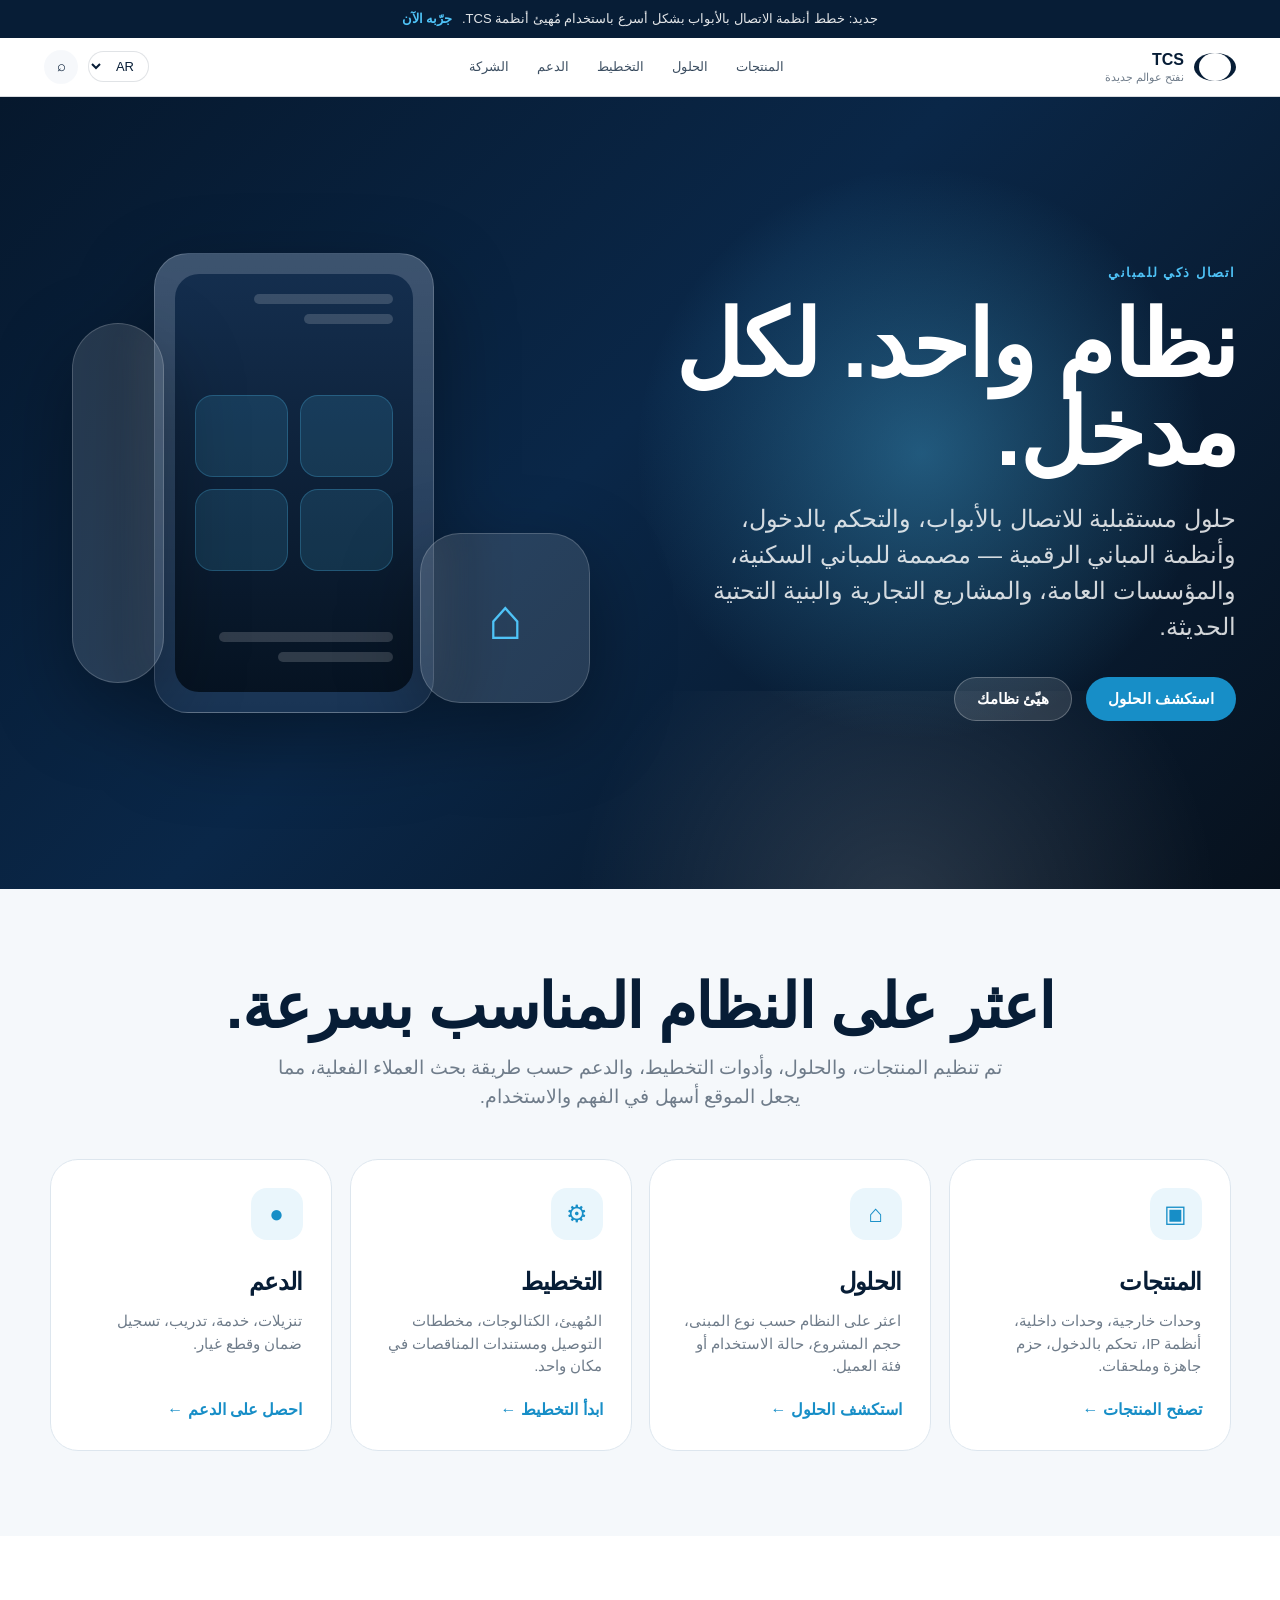
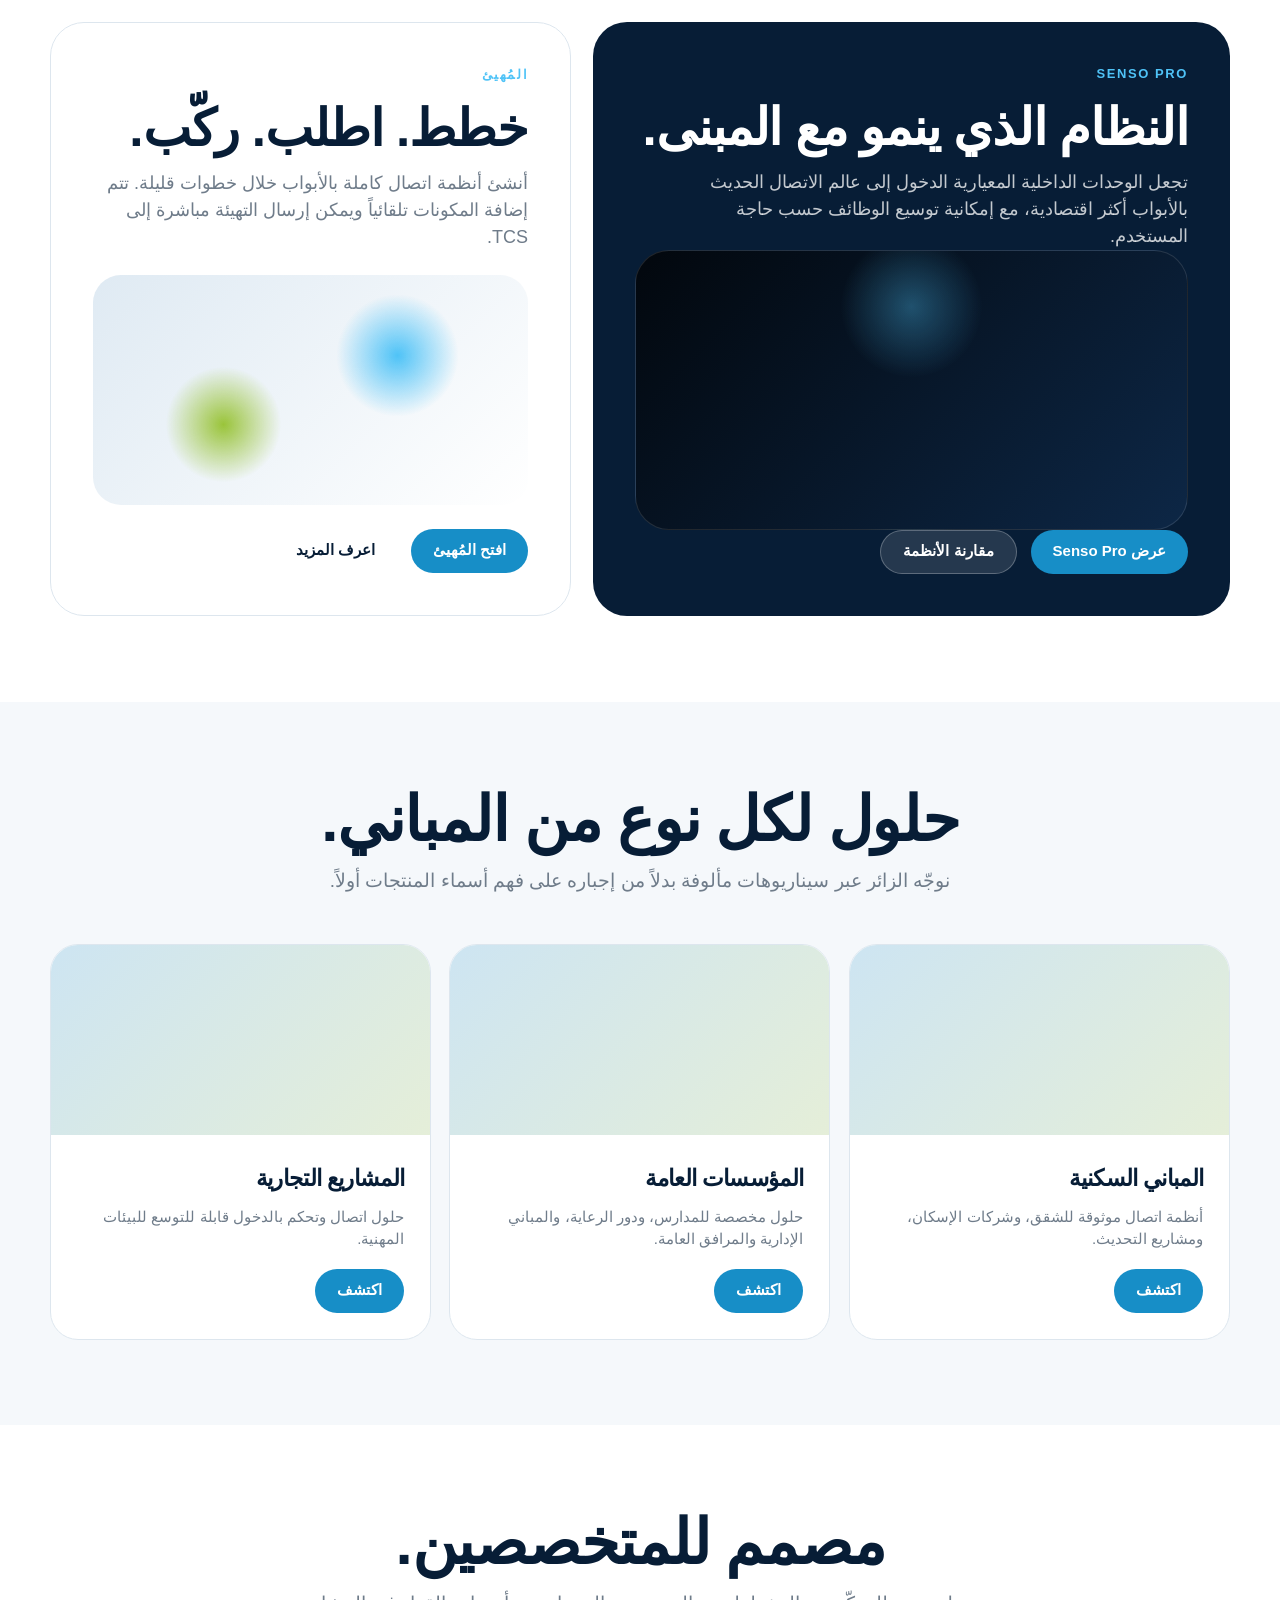
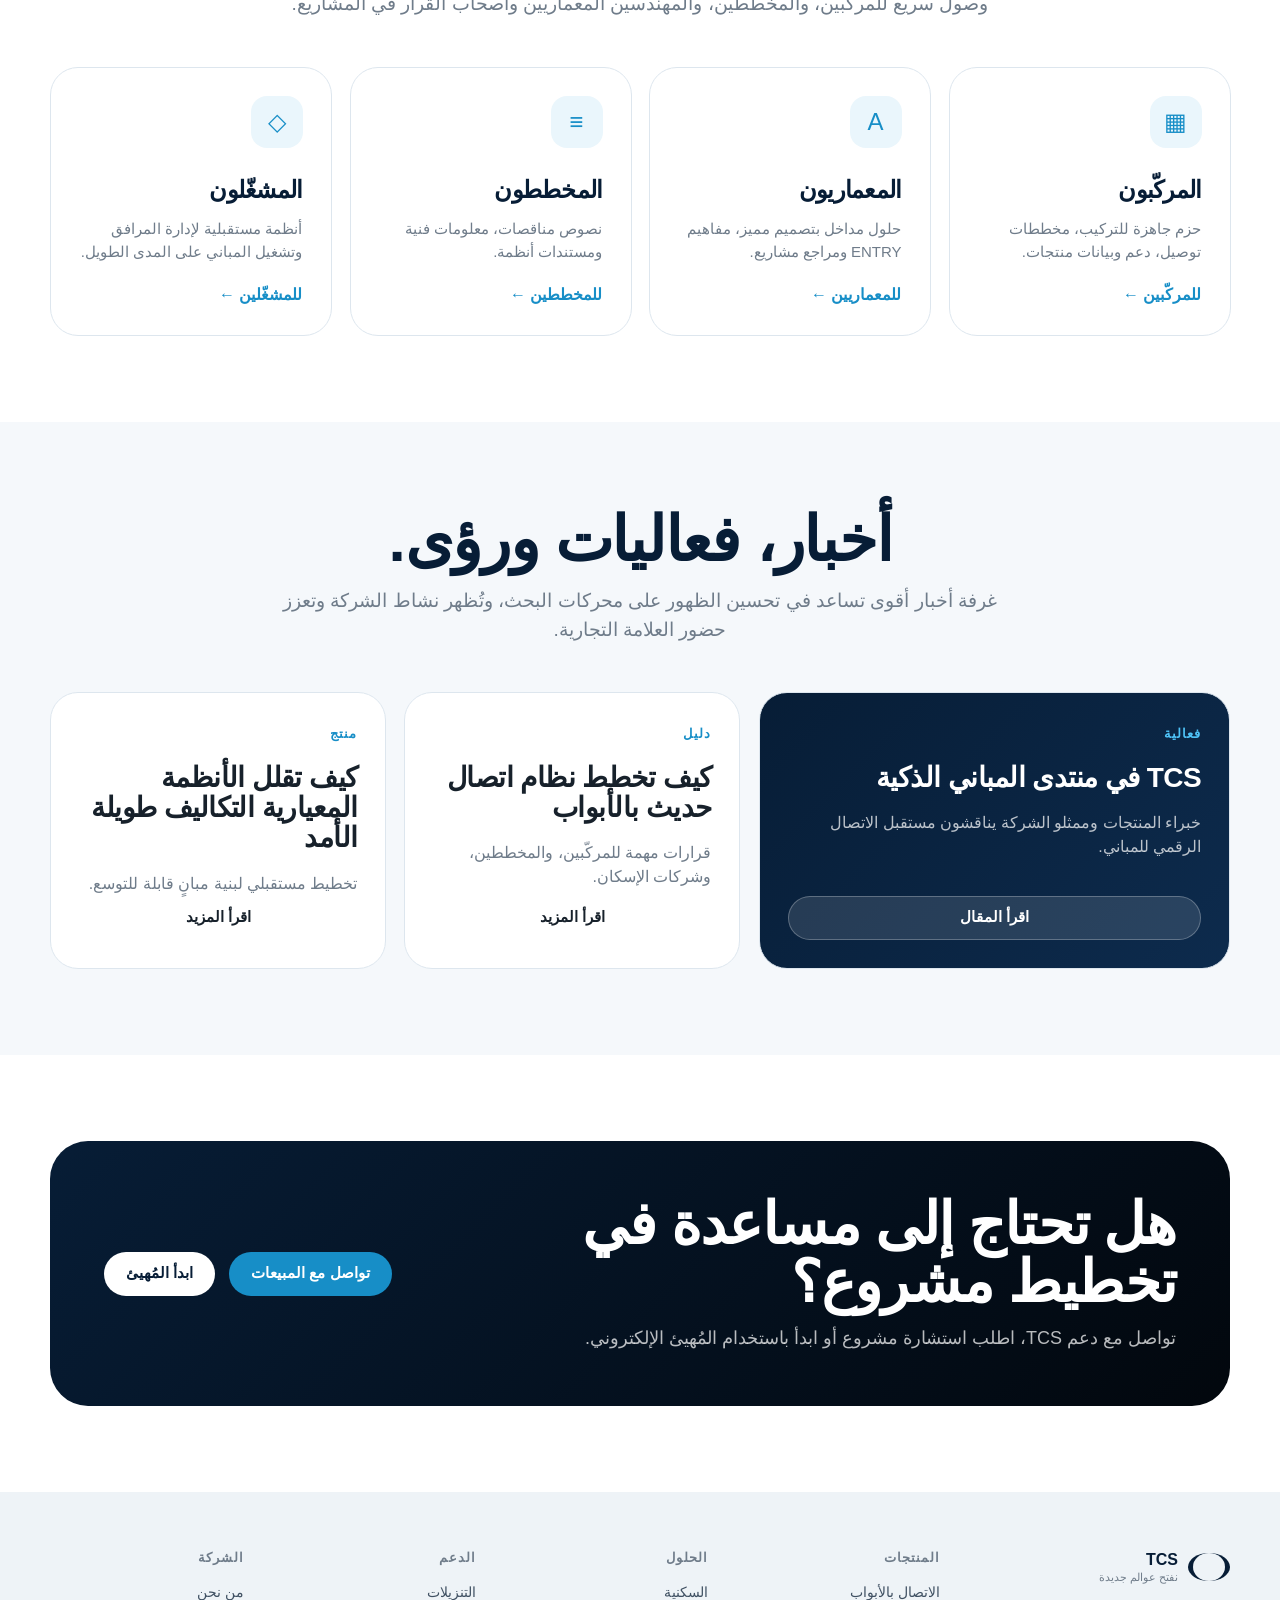
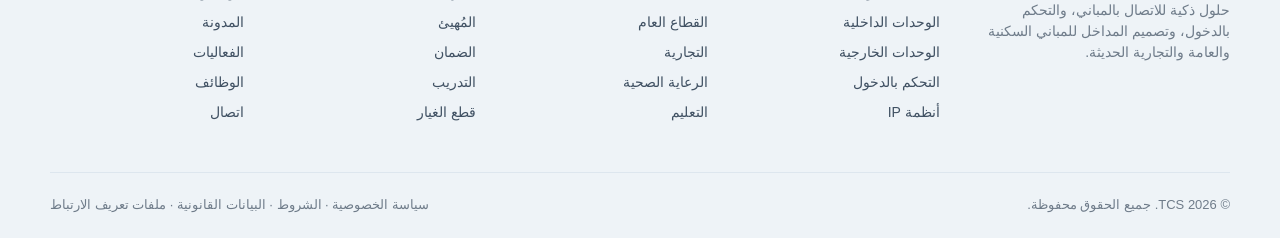
==== index-ar.html @ e469ba2e "Add files via upload" ====
<!DOCTYPE html>
<html lang="ar" dir="rtl">
<head>
  <meta charset="UTF-8" />
  <meta name="viewport" content="width=device-width, initial-scale=1.0" />

  <title>TCS — أنظمة اتصال ذكية للمباني</title>
  <meta name="description" content="توفر TCS أنظمة اتصال بالأبواب، وتحكم بالدخول، وحلول اتصال رقمية للمباني السكنية والعامة والتجارية." />

  <link rel="stylesheet" href="assets/css/style.css" />
</head>

<body>
  <div class="top-notice">
    جديد: خطط أنظمة الاتصال بالأبواب بشكل أسرع باستخدام مُهيئ أنظمة TCS.
    <a href="#">جرّبه الآن</a>
  </div>

  <header class="navbar">
    <div class="nav-inner">
      <a href="index-ar.html" class="logo" aria-label="صفحة TCS الرئيسية">
        <span class="logo-mark"></span>
        <span>
          TCS
          <small>نفتح عوالم جديدة</small>
        </span>
      </a>

      <nav class="nav-links" aria-label="التنقل الرئيسي">
        <div class="nav-item">
          <button class="nav-button" type="button" aria-haspopup="true">المنتجات</button>

          <div class="mega-menu">
            <div class="mega-content">
              <div class="mega-col">
                <h4>استكشف المنتجات</h4>
                <a href="#">الاتصال بالأبواب</a>
                <a href="#">الوحدات الداخلية</a>
                <a href="#">الوحدات الخارجية</a>
                <a href="#">التحكم بالدخول</a>
                <a href="#">أنظمة IP</a>
              </div>

              <div class="mega-col">
                <h4>عائلات المنتجات</h4>
                <a class="secondary" href="./product-carus-origo-en.html">Carus Origo</a>
                <a class="secondary" href="#">سلسلة TASTA</a>
                <a class="secondary" href="#">TCS:PACKS</a>
                <a class="secondary" href="#">ENTRY</a>
                <a class="secondary" href="#">SIGNAGE</a>
              </div>

              <div class="mega-col">
                <h4>التخطيط والتهيئة</h4>
                <a class="secondary" href="#">مُهيئ الأنظمة</a>
                <a class="secondary" href="#">مخططات التوصيل</a>
                <a class="secondary" href="#">كتالوج المنتجات</a>
                <a class="secondary" href="#">متجر قطع الغيار</a>
              </div>

              <div class="mega-col">
                <h4>مميز</h4>
                <a class="secondary" href="#">ضمان 5 سنوات</a>
                <a class="secondary" href="#">جيل المنتجات الجديد</a>
                <a class="secondary" href="#">الاتصال عبر الهاتف المحمول</a>
              </div>
            </div>
          </div>
        </div>

        <div class="nav-item">
          <button class="nav-button" type="button" aria-haspopup="true">الحلول</button>

          <div class="mega-menu">
            <div class="mega-content">
              <div class="mega-col">
                <h4>حسب نوع المبنى</h4>
                <a href="#">المباني السكنية</a>
                <a href="#">القطاع العام</a>
                <a href="#">المباني التجارية</a>
                <a href="#">الرعاية والمعيشة المساعدة</a>
                <a href="#">التعليم والمجمّعات</a>
              </div>

              <div class="mega-col">
                <h4>حسب الاحتياج</h4>
                <a class="secondary" href="#">الدخول عبر الأبواب</a>
                <a class="secondary" href="#">اتصال مرئي</a>
                <a class="secondary" href="#">إدارة صلاحيات الدخول</a>
                <a class="secondary" href="#">التحديث والتجديد</a>
              </div>

              <div class="mega-col">
                <h4>للمتخصصين</h4>
                <a class="secondary" href="#">للمركّبين</a>
                <a class="secondary" href="#">للمهندسين المعماريين</a>
                <a class="secondary" href="#">لمخططي الكهرباء</a>
                <a class="secondary" href="#">لشركات الإسكان</a>
              </div>

              <div class="mega-col">
                <h4>المراجع</h4>
                <a class="secondary" href="#">دراسات حالة</a>
                <a class="secondary" href="#">معرض المشاريع</a>
                <a class="secondary" href="#">مشاريع ENTRY المخصصة</a>
              </div>
            </div>
          </div>
        </div>

        <div class="nav-item">
          <button class="nav-button" type="button" aria-haspopup="true">التخطيط</button>

          <div class="mega-menu">
            <div class="mega-content">
              <div class="mega-col">
                <h4>أدوات التخطيط</h4>
                <a href="#">مُهيئ الأنظمة</a>
                <a href="#">مخططات التوصيل</a>
                <a href="#">كتالوجات المنتجات</a>
                <a href="#">مستندات المناقصات</a>
              </div>

              <div class="mega-col">
                <h4>للمشاريع</h4>
                <a class="secondary" href="#">المباني الجديدة</a>
                <a class="secondary" href="#">مشاريع التحديث</a>
                <a class="secondary" href="#">المشاريع السكنية الكبيرة</a>
                <a class="secondary" href="#">المباني العامة</a>
              </div>

              <div class="mega-col">
                <h4>البيانات الفنية</h4>
                <a class="secondary" href="#">التنزيلات</a>
                <a class="secondary" href="#">الأدلة</a>
                <a class="secondary" href="#">مستندات النظام</a>
                <a class="secondary" href="#">Ausschreiben.de</a>
              </div>

              <div class="mega-col">
                <h4>وصول سريع</h4>
                <a class="secondary" href="#">ابدأ المُهيئ</a>
                <a class="secondary" href="#">تسجيل الضمان</a>
                <a class="secondary" href="#">التواصل مع الدعم</a>
              </div>
            </div>
          </div>
        </div>

        <div class="nav-item">
          <button class="nav-button" type="button" aria-haspopup="true">الدعم</button>

          <div class="mega-menu">
            <div class="mega-content">
              <div class="mega-col">
                <h4>مركز الدعم</h4>
                <a href="#">التنزيلات</a>
                <a href="#">الأدلة</a>
                <a href="#">الأسئلة الشائعة</a>
                <a href="#">خط الخدمة</a>
              </div>

              <div class="mega-col">
                <h4>الخدمات</h4>
                <a class="secondary" href="#">تسجيل الضمان</a>
                <a class="secondary" href="#">قطع الغيار</a>
                <a class="secondary" href="#">التدريب</a>
                <a class="secondary" href="#">الدعم الفني</a>
              </div>

              <div class="mega-col">
                <h4>المعرفة</h4>
                <a class="secondary" href="#">أدلة التركيب</a>
                <a class="secondary" href="#">فيديوهات المنتجات</a>
                <a class="secondary" href="#">الندوات</a>
              </div>

              <div class="mega-col">
                <h4>التواصل</h4>
                <a class="secondary" href="#">المبيعات</a>
                <a class="secondary" href="#">الدعم الفني</a>
                <a class="secondary" href="#">البحث عن شريك</a>
              </div>
            </div>
          </div>
        </div>

        <div class="nav-item">
          <button class="nav-button" type="button" aria-haspopup="true">الشركة</button>

          <div class="mega-menu">
            <div class="mega-content">
              <div class="mega-col">
                <h4>عن TCS</h4>
                <a href="#">من نحن</a>
                <a href="#">وعد الجودة</a>
                <a href="#">الاستدامة</a>
                <a href="#">الوظائف</a>
              </div>

              <div class="mega-col">
                <h4>الإعلام</h4>
                <a class="secondary" href="#">غرفة الأخبار</a>
                <a class="secondary" href="#">المدونة</a>
                <a class="secondary" href="#">الفعاليات</a>
                <a class="secondary" href="#">الصحافة</a>
              </div>

              <div class="mega-col">
                <h4>المراجع</h4>
                <a class="secondary" href="#">دراسات حالة</a>
                <a class="secondary" href="#">معرض المشاريع</a>
                <a class="secondary" href="#">مشاريع معمارية</a>
              </div>

              <div class="mega-col">
                <h4>تواصل معنا</h4>
                <a class="secondary" href="#">اتصال</a>
                <a class="secondary" href="#">المبيعات</a>
                <a class="secondary" href="#">شبكة الشركاء</a>
              </div>
            </div>
          </div>
        </div>
      </nav>

      <div class="nav-actions">
        <select class="language-switcher" aria-label="اللغة" onchange="location = this.value;">
          <option value="index-de.html">DE</option>
          <option value="index-en.html">EN</option>
          <option value="index-ar.html" selected>AR</option>
        </select>

        <a href="#" class="search-icon" aria-label="بحث">⌕</a>
        <button class="mobile-menu" type="button" aria-label="فتح القائمة">☰</button>
      </div>
    </div>
  </header>

  <main>
    <section class="hero">
      <div class="hero-inner">
        <div class="reveal-blur">
          <div class="eyebrow">اتصال ذكي للمباني</div>
          <h1>نظام واحد. لكل مدخل.</h1>
          <p>
            حلول مستقبلية للاتصال بالأبواب، والتحكم بالدخول، وأنظمة المباني الرقمية —
            مصممة للمباني السكنية، والمؤسسات العامة، والمشاريع التجارية والبنية التحتية الحديثة.
          </p>

          <div class="cta-row">
            <a href="#" class="btn btn-primary">استكشف الحلول</a>
            <a href="#" class="btn btn-secondary">هيّئ نظامك</a>
          </div>
        </div>

        <div class="device-stage reveal-scale reveal-delay-2" aria-hidden="true">
          <div class="device-card device-main">
            <div class="device-screen">
              <div>
                <div class="screen-line" style="width: 70%;"></div>
                <div class="screen-line" style="width: 45%;"></div>
              </div>

              <div class="screen-grid">
                <div class="screen-tile"></div>
                <div class="screen-tile"></div>
                <div class="screen-tile"></div>
                <div class="screen-tile"></div>
              </div>

              <div>
                <div class="screen-line" style="width: 88%;"></div>
                <div class="screen-line" style="width: 58%;"></div>
              </div>
            </div>
          </div>

          <div class="device-card device-side"></div>
          <div class="device-card device-module">⌂</div>
        </div>
      </div>
    </section>

    <section class="section section-alt">
      <div class="section-inner">
        <div class="section-heading reveal-blur">
          <h2>اعثر على النظام المناسب بسرعة.</h2>
          <p>
            تم تنظيم المنتجات، والحلول، وأدوات التخطيط، والدعم حسب طريقة بحث العملاء الفعلية،
            مما يجعل الموقع أسهل في الفهم والاستخدام.
          </p>
        </div>

        <div class="category-grid">
          <a href="#" class="category-card reveal reveal-delay-1">
            <div>
              <div class="category-icon">▣</div>
              <h3>المنتجات</h3>
              <p>وحدات خارجية، وحدات داخلية، أنظمة IP، تحكم بالدخول، حزم جاهزة وملحقات.</p>
            </div>
            <span>تصفح المنتجات ←</span>
          </a>

          <a href="#" class="category-card reveal reveal-delay-2">
            <div>
              <div class="category-icon">⌂</div>
              <h3>الحلول</h3>
              <p>اعثر على النظام حسب نوع المبنى، حجم المشروع، حالة الاستخدام أو فئة العميل.</p>
            </div>
            <span>استكشف الحلول ←</span>
          </a>

          <a href="#" class="category-card reveal reveal-delay-3">
            <div>
              <div class="category-icon">⚙</div>
              <h3>التخطيط</h3>
              <p>المُهيئ، الكتالوجات، مخططات التوصيل ومستندات المناقصات في مكان واحد.</p>
            </div>
            <span>ابدأ التخطيط ←</span>
          </a>

          <a href="#" class="category-card reveal reveal-delay-4">
            <div>
              <div class="category-icon">●</div>
              <h3>الدعم</h3>
              <p>تنزيلات، خدمة، تدريب، تسجيل ضمان وقطع غيار.</p>
            </div>
            <span>احصل على الدعم ←</span>
          </a>
        </div>
      </div>
    </section>

    <section class="section">
      <div class="section-inner">
        <div class="showcase">
          <div class="showcase-card reveal-left">
            <div>
              <div class="eyebrow">Senso Pro</div>
              <h3>النظام الذي ينمو مع المبنى.</h3>
              <p>
                تجعل الوحدات الداخلية المعيارية الدخول إلى عالم الاتصال الحديث بالأبواب أكثر اقتصادية،
                مع إمكانية توسيع الوظائف حسب حاجة المستخدم.
              </p>
            </div>

            <div class="black-product"></div>

            <div class="cta-row">
              <a href="#" class="btn btn-primary">عرض Senso Pro</a>
              <a href="#" class="btn btn-secondary">مقارنة الأنظمة</a>
            </div>
          </div>

          <div class="showcase-card light reveal-right reveal-delay-2">
            <div>
              <div class="eyebrow">المُهيئ</div>
              <h3>خطط. اطلب. ركّب.</h3>
              <p>
                أنشئ أنظمة اتصال كاملة بالأبواب خلال خطوات قليلة.
                تتم إضافة المكونات تلقائياً ويمكن إرسال التهيئة مباشرة إلى TCS.
              </p>
            </div>

            <div class="abstract-image"></div>

            <div class="cta-row">
              <a href="#" class="btn btn-primary">افتح المُهيئ</a>
              <a href="#" class="btn">اعرف المزيد</a>
            </div>
          </div>
        </div>
      </div>
    </section>

    <section class="section section-alt">
      <div class="section-inner">
        <div class="section-heading reveal-blur">
          <h2>حلول لكل نوع من المباني.</h2>
          <p>
            نوجّه الزائر عبر سيناريوهات مألوفة بدلاً من إجباره على فهم أسماء المنتجات أولاً.
          </p>
        </div>

        <div class="split-grid">
          <article class="info-card reveal reveal-delay-1">
            <div class="info-visual"></div>
            <div class="info-body">
              <h3>المباني السكنية</h3>
              <p>أنظمة اتصال موثوقة للشقق، وشركات الإسكان، ومشاريع التحديث.</p>
              <a href="#" class="btn btn-primary">اكتشف</a>
            </div>
          </article>

          <article class="info-card reveal reveal-delay-2">
            <div class="info-visual"></div>
            <div class="info-body">
              <h3>المؤسسات العامة</h3>
              <p>حلول مخصصة للمدارس، ودور الرعاية، والمباني الإدارية والمرافق العامة.</p>
              <a href="#" class="btn btn-primary">اكتشف</a>
            </div>
          </article>

          <article class="info-card reveal reveal-delay-3">
            <div class="info-visual"></div>
            <div class="info-body">
              <h3>المشاريع التجارية</h3>
              <p>حلول اتصال وتحكم بالدخول قابلة للتوسع للبيئات المهنية.</p>
              <a href="#" class="btn btn-primary">اكتشف</a>
            </div>
          </article>
        </div>
      </div>
    </section>

    <section class="section">
      <div class="section-inner">
        <div class="section-heading reveal-blur">
          <h2>مصمم للمتخصصين.</h2>
          <p>
            وصول سريع للمركّبين، والمخططين، والمهندسين المعماريين وأصحاب القرار في المشاريع.
          </p>
        </div>

        <div class="category-grid">
          <a href="#" class="category-card reveal reveal-delay-1">
            <div>
              <div class="category-icon">▦</div>
              <h3>المركّبون</h3>
              <p>حزم جاهزة للتركيب، مخططات توصيل، دعم وبيانات منتجات.</p>
            </div>
            <span>للمركّبين ←</span>
          </a>

          <a href="#" class="category-card reveal reveal-delay-2">
            <div>
              <div class="category-icon">A</div>
              <h3>المعماريون</h3>
              <p>حلول مداخل بتصميم مميز، مفاهيم ENTRY ومراجع مشاريع.</p>
            </div>
            <span>للمعماريين ←</span>
          </a>

          <a href="#" class="category-card reveal reveal-delay-3">
            <div>
              <div class="category-icon">≡</div>
              <h3>المخططون</h3>
              <p>نصوص مناقصات، معلومات فنية ومستندات أنظمة.</p>
            </div>
            <span>للمخططين ←</span>
          </a>

          <a href="#" class="category-card reveal reveal-delay-4">
            <div>
              <div class="category-icon">◇</div>
              <h3>المشغّلون</h3>
              <p>أنظمة مستقبلية لإدارة المرافق وتشغيل المباني على المدى الطويل.</p>
            </div>
            <span>للمشغّلين ←</span>
          </a>
        </div>
      </div>
    </section>

    <section class="section section-alt">
      <div class="section-inner">
        <div class="section-heading reveal-blur">
          <h2>أخبار، فعاليات ورؤى.</h2>
          <p>
            غرفة أخبار أقوى تساعد في تحسين الظهور على محركات البحث، وتُظهر نشاط الشركة وتعزز حضور العلامة التجارية.
          </p>
        </div>

        <div class="blog-grid">
          <article class="blog-card featured reveal reveal-delay-1">
            <div>
              <span class="blog-tag">فعالية</span>
              <h3>TCS في منتدى المباني الذكية</h3>
              <p>
                خبراء المنتجات وممثلو الشركة يناقشون مستقبل الاتصال الرقمي للمباني.
              </p>
            </div>
            <a href="#" class="btn btn-secondary">اقرأ المقال</a>
          </article>

          <article class="blog-card reveal reveal-delay-2">
            <div>
              <span class="blog-tag">دليل</span>
              <h3>كيف تخطط نظام اتصال حديث بالأبواب</h3>
              <p>قرارات مهمة للمركّبين، والمخططين، وشركات الإسكان.</p>
            </div>
            <a href="#" class="btn">اقرأ المزيد</a>
          </article>

          <article class="blog-card reveal reveal-delay-3">
            <div>
              <span class="blog-tag">منتج</span>
              <h3>كيف تقلل الأنظمة المعيارية التكاليف طويلة الأمد</h3>
              <p>تخطيط مستقبلي لبنية مبانٍ قابلة للتوسع.</p>
            </div>
            <a href="#" class="btn">اقرأ المزيد</a>
          </article>
        </div>
      </div>
    </section>

    <section class="section">
      <div class="section-inner">
        <div class="support-band reveal-scale">
          <div>
            <h2>هل تحتاج إلى مساعدة في تخطيط مشروع؟</h2>
            <p>
              تواصل مع دعم TCS، اطلب استشارة مشروع أو ابدأ باستخدام المُهيئ الإلكتروني.
            </p>
          </div>

          <div class="cta-row">
            <a href="#" class="btn btn-primary">تواصل مع المبيعات</a>
            <a href="#" class="btn btn-light">ابدأ المُهيئ</a>
          </div>
        </div>
      </div>
    </section>
  </main>

  <footer class="reveal-blur">
    <div class="footer-inner">
      <div class="footer-grid">
        <div class="footer-brand">
          <a href="index-ar.html" class="logo">
            <span class="logo-mark"></span>
            <span>
              TCS
              <small>نفتح عوالم جديدة</small>
            </span>
          </a>

          <p>
            حلول ذكية للاتصال بالمباني، والتحكم بالدخول، وتصميم المداخل
            للمباني السكنية والعامة والتجارية الحديثة.
          </p>
        </div>

        <div class="footer-col">
          <h4>المنتجات</h4>
          <a href="#">الاتصال بالأبواب</a>
          <a href="#">الوحدات الداخلية</a>
          <a href="#">الوحدات الخارجية</a>
          <a href="#">التحكم بالدخول</a>
          <a href="#">أنظمة IP</a>
        </div>

        <div class="footer-col">
          <h4>الحلول</h4>
          <a href="#">السكنية</a>
          <a href="#">القطاع العام</a>
          <a href="#">التجارية</a>
          <a href="#">الرعاية الصحية</a>
          <a href="#">التعليم</a>
        </div>

        <div class="footer-col">
          <h4>الدعم</h4>
          <a href="#">التنزيلات</a>
          <a href="#">المُهيئ</a>
          <a href="#">الضمان</a>
          <a href="#">التدريب</a>
          <a href="#">قطع الغيار</a>
        </div>

        <div class="footer-col">
          <h4>الشركة</h4>
          <a href="#">من نحن</a>
          <a href="#">المدونة</a>
          <a href="#">الفعاليات</a>
          <a href="#">الوظائف</a>
          <a href="#">اتصال</a>
        </div>
      </div>

      <div class="footer-bottom">
        <span>© 2026 TCS. جميع الحقوق محفوظة.</span>
        <span>سياسة الخصوصية · الشروط · البيانات القانونية · ملفات تعريف الارتباط</span>
      </div>
    </div>
  </footer>

  <script src="assets/js/script.js"></script>
</body>
</html>
---- assets/css/style.css ----
:root {
  --navy: #071d36;
  --navy-soft: #0d2b4d;
  --blue: #178ec7;
  --blue-light: #4fc3f7;
  --ice: #f5f8fb;
  --white: #ffffff;
  --text: #17212b;
  --muted: #6f7c8a;
  --border: #dde6ee;
  --green: #9ac43a;
  --dark: #07111d;
}

/* ============================= */
/* Base */
/* ============================= */

* {
  box-sizing: border-box;
  margin: 0;
  padding: 0;
}

html {
  scroll-behavior: smooth;
}

body {
  font-family: -apple-system, BlinkMacSystemFont, "Segoe UI", Roboto, Helvetica, Arial, sans-serif;
  color: var(--text);
  background: var(--white);
  line-height: 1.5;
}

a {
  color: inherit;
  text-decoration: none;
}

img {
  max-width: 100%;
  display: block;
}

button,
select {
  font-family: inherit;
}

/* ============================= */
/* Top Notice */
/* ============================= */

.top-notice {
  background: var(--navy);
  color: rgba(255, 255, 255, 0.88);
  text-align: center;
  font-size: 13px;
  padding: 9px 16px;
}

.top-notice a {
  color: var(--blue-light);
  margin-left: 6px;
  font-weight: 600;
}

/* ============================= */
/* Navigation — Apple-style unified menu */
/* ============================= */

.navbar {
  position: sticky;
  top: 0;
  z-index: 1000;
  background: rgba(255, 255, 255, 0.84);
  backdrop-filter: saturate(180%) blur(22px);
  -webkit-backdrop-filter: saturate(180%) blur(22px);
  border-bottom: 1px solid rgba(7, 29, 54, 0.08);
}

.navbar::after {
  content: "";
  position: absolute;
  left: 0;
  right: 0;
  bottom: -1px;
  height: 1px;
  background: rgba(7, 29, 54, 0.08);
  pointer-events: none;
}

.nav-inner {
  max-width: 1240px;
  margin: 0 auto;
  height: 58px;
  display: flex;
  align-items: center;
  justify-content: space-between;
  padding: 0 24px;
  position: relative;
}

/* Logo */

.logo {
  display: flex;
  align-items: center;
  gap: 10px;
  font-weight: 750;
  letter-spacing: -0.035em;
  color: var(--navy);
  flex-shrink: 0;
}

.logo-mark {
  width: 42px;
  height: 28px;
  border-left: 5px solid var(--navy);
  border-right: 5px solid var(--navy);
  border-radius: 50%;
  position: relative;
}

.logo small {
  display: block;
  font-size: 11px;
  font-weight: 500;
  color: var(--muted);
  letter-spacing: 0;
  margin-top: -3px;
}

/* Main nav */

.nav-links {
  display: flex;
  align-items: center;
  justify-content: center;
  gap: 2px;
  flex: 1;
  padding: 0 24px;
}

.nav-item {
  position: static;
}

.nav-button {
  appearance: none;
  border: none;
  background: transparent;
  padding: 21px 13px;
  cursor: pointer;
  font-size: 13px;
  line-height: 1;
  font-weight: 500;
  color: rgba(7, 29, 54, 0.78);
  transition: color 0.18s ease;
}

.nav-button:hover,
.nav-item:hover .nav-button,
.nav-item:focus-within .nav-button {
  color: var(--blue);
}

/* Right actions */

.nav-actions {
  display: flex;
  align-items: center;
  gap: 10px;
  flex-shrink: 0;
}

.language-switcher {
  border: 1px solid rgba(7, 29, 54, 0.12);
  border-radius: 999px;
  padding: 6px 10px;
  font-size: 13px;
  background: rgba(255, 255, 255, 0.72);
  color: var(--navy);
  cursor: pointer;
  outline: none;
}

.language-switcher:hover {
  border-color: rgba(23, 142, 199, 0.45);
}

.search-icon {
  width: 34px;
  height: 34px;
  border-radius: 50%;
  display: grid;
  place-items: center;
  color: var(--navy);
  background: rgba(245, 248, 251, 0.9);
  font-size: 15px;
  transition: 0.18s ease;
}

.search-icon:hover {
  background: #eaf6fc;
  color: var(--blue);
}

.mobile-menu {
  display: none;
  border: none;
  background: transparent;
  color: var(--navy);
  font-size: 24px;
  cursor: pointer;
}

/* ============================= */
/* Unified Mega Menu */
/* ============================= */

.mega-menu {
  position: fixed;
  left: 0;
  right: 0;
  top: 58px;
  width: 100vw;

  background: rgba(255, 255, 255, 0.965);
  backdrop-filter: saturate(180%) blur(26px);
  -webkit-backdrop-filter: saturate(180%) blur(26px);

  border-bottom: 1px solid rgba(7, 29, 54, 0.08);
  box-shadow: 0 28px 80px rgba(7, 29, 54, 0.14);

  opacity: 0;
  visibility: hidden;
  pointer-events: none;

  transform: translateY(-10px);
  transition:
    opacity 0.24s ease,
    transform 0.24s ease,
    visibility 0.24s ease;

  z-index: 999;
}

/* Invisible bridge between navbar and dropdown */
.mega-menu::before {
  content: "";
  position: absolute;
  top: -20px;
  left: 0;
  right: 0;
  height: 20px;
  background: transparent;
}

/* Open state */
.nav-item:hover .mega-menu,
.nav-item:focus-within .mega-menu,
.mega-menu:hover {
  opacity: 1;
  visibility: visible;
  pointer-events: auto;
  transform: translateY(0);
}

/* Apple-like content layout */
.mega-content {
  max-width: 1180px;
  margin: 0 auto;
  padding: 40px 24px 50px;

  display: grid;
  grid-template-columns: 1.35fr 1fr 1fr 1fr;
  gap: 52px;

  animation: megaContentIn 0.24s ease both;
}

@keyframes megaContentIn {
  from {
    opacity: 0;
    transform: translateY(-4px);
  }

  to {
    opacity: 1;
    transform: translateY(0);
  }
}

.mega-col h4 {
  color: rgba(111, 124, 138, 0.95);
  font-size: 12px;
  line-height: 1.2;
  text-transform: none;
  letter-spacing: 0;
  margin-bottom: 15px;
  font-weight: 600;
}

.mega-col a {
  display: block;
  width: fit-content;
  font-size: 22px;
  line-height: 1.14;
  font-weight: 750;
  letter-spacing: -0.045em;
  color: var(--navy);
  margin-bottom: 10px;
  transition:
    color 0.16s ease,
    transform 0.16s ease;
}

.mega-col a.secondary {
  font-size: 14px;
  line-height: 1.35;
  font-weight: 600;
  letter-spacing: -0.01em;
  color: #405163;
  margin-bottom: 9px;
}

.mega-col a:hover,
.mega-col a.secondary:hover {
  color: var(--blue);
  transform: translateX(2px);
}

/* Optional Apple-like page dimming */
body:has(.nav-item:hover .mega-menu)::after,
body:has(.nav-item:focus-within .mega-menu)::after {
  content: "";
  position: fixed;
  left: 0;
  right: 0;
  top: 58px;
  bottom: 0;

  background: rgba(7, 17, 29, 0.18);
  backdrop-filter: blur(7px);
  -webkit-backdrop-filter: blur(7px);

  pointer-events: none;
  z-index: 998;
}

body:has(.nav-item:hover .mega-menu) .navbar,
body:has(.nav-item:focus-within .mega-menu) .navbar {
  z-index: 1000;
}

body:has(.nav-item:hover .mega-menu) .mega-menu,
body:has(.nav-item:focus-within .mega-menu) .mega-menu {
  z-index: 999;
}

/* ============================= */
/* Hero */
/* ============================= */

.hero {
  min-height: 88vh;
  background:
    radial-gradient(circle at 72% 45%, rgba(79, 195, 247, 0.35), transparent 28%),
    linear-gradient(135deg, #06182d 0%, #0a2748 46%, #07111d 100%);
  color: var(--white);
  display: grid;
  align-items: center;
  overflow: hidden;
  position: relative;
}

.hero::after {
  content: "";
  position: absolute;
  inset: auto -10% -30% 30%;
  height: 55%;
  background: radial-gradient(circle, rgba(255, 255, 255, 0.13), transparent 58%);
}

.hero-inner {
  max-width: 1240px;
  margin: 0 auto;
  padding: 90px 24px;
  display: grid;
  grid-template-columns: 1fr 1fr;
  gap: 60px;
  align-items: center;
  position: relative;
  z-index: 1;
}

.eyebrow {
  color: var(--blue-light);
  font-weight: 700;
  text-transform: uppercase;
  letter-spacing: 0.12em;
  font-size: 13px;
  margin-bottom: 18px;
}

.hero h1 {
  font-size: clamp(48px, 8vw, 92px);
  line-height: 0.96;
  letter-spacing: -0.075em;
  margin-bottom: 24px;
}

.hero p {
  font-size: clamp(18px, 2vw, 24px);
  color: rgba(255, 255, 255, 0.82);
  max-width: 610px;
  margin-bottom: 32px;
}

/* ============================= */
/* Buttons */
/* ============================= */

.cta-row {
  display: flex;
  flex-wrap: wrap;
  gap: 14px;
}

.btn {
  display: inline-flex;
  align-items: center;
  justify-content: center;
  min-height: 44px;
  padding: 0 22px;
  border-radius: 999px;
  font-size: 15px;
  font-weight: 600;
  transition:
    background 0.2s ease,
    color 0.2s ease,
    transform 0.2s ease;
}

.btn:hover {
  transform: translateY(-1px);
}

.btn-primary {
  background: var(--blue);
  color: white;
}

.btn-primary:hover {
  background: #087bae;
}

.btn-secondary {
  background: rgba(255, 255, 255, 0.12);
  color: white;
  border: 1px solid rgba(255, 255, 255, 0.26);
}

.btn-secondary:hover {
  background: rgba(255, 255, 255, 0.18);
}

.btn-light {
  background: var(--white);
  color: var(--navy);
}

.btn-light:hover {
  background: #eaf6fc;
}

/* ============================= */
/* Hero Device Illustration */
/* ============================= */

.device-stage {
  min-height: 500px;
  position: relative;
}

.device-card {
  position: absolute;
  border-radius: 34px;
  background: rgba(255, 255, 255, 0.12);
  backdrop-filter: blur(20px);
  -webkit-backdrop-filter: blur(20px);
  border: 1px solid rgba(255, 255, 255, 0.18);
  box-shadow: 0 28px 80px rgba(0, 0, 0, 0.35);
}

.device-main {
  width: 280px;
  height: 460px;
  right: 110px;
  top: 10px;
  background:
    linear-gradient(180deg, rgba(255, 255, 255, 0.2), rgba(255, 255, 255, 0.05)),
    #0d294b;
  padding: 20px;
}

.device-screen {
  height: 100%;
  border-radius: 24px;
  background:
    linear-gradient(180deg, #142e4e, #061322);
  padding: 20px;
  display: flex;
  flex-direction: column;
  justify-content: space-between;
}

.screen-line {
  height: 10px;
  border-radius: 20px;
  background: rgba(255, 255, 255, 0.16);
  margin-bottom: 10px;
}

.screen-grid {
  display: grid;
  grid-template-columns: 1fr 1fr;
  gap: 12px;
}

.screen-tile {
  height: 82px;
  border-radius: 18px;
  background: rgba(79, 195, 247, 0.14);
  border: 1px solid rgba(79, 195, 247, 0.25);
}

.device-side {
  width: 92px;
  height: 360px;
  right: 28px;
  top: 80px;
  border-radius: 999px;
}

.device-module {
  width: 170px;
  height: 170px;
  left: 20px;
  bottom: 40px;
  border-radius: 40px;
  display: grid;
  place-items: center;
  font-size: 58px;
  color: var(--blue-light);
}

/* ============================= */
/* Sections */
/* ============================= */

.section {
  padding: 86px 24px;
}

.section-alt {
  background: var(--ice);
}

.section-inner {
  max-width: 1180px;
  margin: 0 auto;
}

.section-heading {
  text-align: center;
  margin-bottom: 48px;
}

.section-heading h2 {
  font-size: clamp(34px, 5vw, 62px);
  line-height: 1.02;
  letter-spacing: -0.055em;
  color: var(--navy);
  margin-bottom: 16px;
}

.section-heading p {
  color: var(--muted);
  font-size: 19px;
  max-width: 740px;
  margin: 0 auto;
}

/* ============================= */
/* Category Cards */
/* ============================= */

.category-grid {
  display: grid;
  grid-template-columns: repeat(4, 1fr);
  gap: 18px;
}

.category-card {
  background: white;
  border: 1px solid var(--border);
  border-radius: 28px;
  padding: 28px;
  min-height: 260px;
  display: flex;
  flex-direction: column;
  justify-content: space-between;
  transition:
    transform 0.25s ease,
    box-shadow 0.25s ease,
    border-color 0.25s ease;
}

.category-card:hover {
  transform: translateY(-6px);
  box-shadow: 0 24px 60px rgba(7, 29, 54, 0.1);
  border-color: rgba(23, 142, 199, 0.22);
}

.category-icon {
  width: 52px;
  height: 52px;
  border-radius: 16px;
  background: #eaf6fc;
  color: var(--blue);
  display: grid;
  place-items: center;
  font-size: 24px;
  margin-bottom: 24px;
}

.category-card h3 {
  font-size: 24px;
  letter-spacing: -0.03em;
  color: var(--navy);
  margin-bottom: 10px;
}

.category-card p {
  color: var(--muted);
  font-size: 15px;
}

.category-card span {
  color: var(--blue);
  font-weight: 700;
  margin-top: 20px;
}

/* ============================= */
/* Showcase */
/* ============================= */

.showcase {
  display: grid;
  grid-template-columns: 1.1fr 0.9fr;
  gap: 22px;
}

.showcase-card {
  border-radius: 34px;
  overflow: hidden;
  min-height: 520px;
  position: relative;
  background: var(--navy);
  color: white;
  padding: 42px;
  display: flex;
  flex-direction: column;
  justify-content: space-between;
}

.showcase-card.light {
  background: white;
  color: var(--navy);
  border: 1px solid var(--border);
}

.showcase-card h3 {
  font-size: clamp(34px, 4vw, 56px);
  line-height: 1;
  letter-spacing: -0.055em;
  margin-bottom: 16px;
}

.showcase-card p {
  color: rgba(255, 255, 255, 0.76);
  max-width: 500px;
  font-size: 18px;
}

.showcase-card.light p {
  color: var(--muted);
}

.abstract-image {
  height: 230px;
  border-radius: 28px;
  background:
    radial-gradient(circle at 70% 35%, var(--blue-light), transparent 18%),
    radial-gradient(circle at 30% 65%, var(--green), transparent 17%),
    linear-gradient(135deg, #dfeaf3, #ffffff);
}

.black-product {
  height: 280px;
  border-radius: 34px;
  background:
    radial-gradient(circle at 50% 20%, rgba(79, 195, 247, 0.35), transparent 20%),
    linear-gradient(135deg, #02070d, #0d2746);
  border: 1px solid rgba(255, 255, 255, 0.12);
}

/* ============================= */
/* Info Cards */
/* ============================= */

.split-grid {
  display: grid;
  grid-template-columns: repeat(3, 1fr);
  gap: 18px;
}

.info-card {
  background: white;
  border-radius: 28px;
  border: 1px solid var(--border);
  overflow: hidden;
  transition:
    transform 0.25s ease,
    box-shadow 0.25s ease,
    border-color 0.25s ease;
}

.info-card:hover {
  transform: translateY(-5px);
  box-shadow: 0 22px 54px rgba(7, 29, 54, 0.09);
  border-color: rgba(23, 142, 199, 0.22);
}

.info-visual {
  height: 190px;
  background:
    linear-gradient(135deg, rgba(23, 142, 199, 0.18), rgba(154, 196, 58, 0.18)),
    var(--ice);
}

.info-body {
  padding: 26px;
}

.info-body h3 {
  color: var(--navy);
  font-size: 23px;
  margin-bottom: 10px;
  letter-spacing: -0.03em;
}

.info-body p {
  color: var(--muted);
  font-size: 15px;
  margin-bottom: 18px;
}

/* ============================= */
/* Blog */
/* ============================= */

.blog-grid {
  display: grid;
  grid-template-columns: 1.4fr 1fr 1fr;
  gap: 18px;
}

.blog-card {
  background: white;
  border: 1px solid var(--border);
  border-radius: 28px;
  padding: 28px;
  min-height: 270px;
  display: flex;
  flex-direction: column;
  justify-content: space-between;
  transition:
    transform 0.25s ease,
    box-shadow 0.25s ease,
    border-color 0.25s ease;
}

.blog-card:hover {
  transform: translateY(-5px);
  box-shadow: 0 22px 54px rgba(7, 29, 54, 0.09);
  border-color: rgba(23, 142, 199, 0.22);
}

.blog-card.featured {
  background: linear-gradient(135deg, var(--navy), var(--navy-soft));
  color: white;
}

.blog-tag {
  color: var(--blue);
  font-weight: 700;
  font-size: 13px;
  text-transform: uppercase;
  letter-spacing: 0.08em;
}

.featured .blog-tag {
  color: var(--blue-light);
}

.blog-card h3 {
  font-size: 28px;
  line-height: 1.08;
  letter-spacing: -0.04em;
  margin: 18px 0;
}

.blog-card p {
  color: var(--muted);
}

.featured p {
  color: rgba(255, 255, 255, 0.72);
}

/* ============================= */
/* Support Band */
/* ============================= */

.support-band {
  background: linear-gradient(135deg, var(--navy), #02070d);
  color: white;
  border-radius: 38px;
  padding: 54px;
  display: grid;
  grid-template-columns: 1fr auto;
  gap: 30px;
  align-items: center;
}

.support-band h2 {
  font-size: clamp(32px, 5vw, 58px);
  letter-spacing: -0.055em;
  line-height: 1;
  margin-bottom: 14px;
}

.support-band p {
  color: rgba(255, 255, 255, 0.72);
  font-size: 18px;
  max-width: 680px;
}

/* ============================= */
/* Footer */
/* ============================= */

footer {
  background: #eef3f7;
  padding: 56px 24px 24px;
  color: var(--navy);
}

.footer-inner {
  max-width: 1180px;
  margin: 0 auto;
}

.footer-grid {
  display: grid;
  grid-template-columns: 1.3fr repeat(4, 1fr);
  gap: 38px;
  padding-bottom: 40px;
  border-bottom: 1px solid var(--border);
}

.footer-brand p {
  color: var(--muted);
  margin-top: 14px;
  max-width: 280px;
  font-size: 14px;
}

.footer-col h4 {
  font-size: 13px;
  text-transform: uppercase;
  color: var(--muted);
  letter-spacing: 0.08em;
  margin-bottom: 14px;
}

.footer-col a {
  display: block;
  color: #405163;
  font-size: 14px;
  margin-bottom: 9px;
  transition: color 0.16s ease;
}

.footer-col a:hover {
  color: var(--blue);
}

.footer-bottom {
  padding-top: 22px;
  display: flex;
  justify-content: space-between;
  color: var(--muted);
  font-size: 13px;
  gap: 20px;
}

/* ============================= */
/* Luxury Scroll Reveal */
/* ============================= */

.reveal,
.reveal-scale,
.reveal-left,
.reveal-right,
.reveal-blur {
  opacity: 0;
  will-change: opacity, transform, filter;
}

/* Default vertical reveal */
.reveal {
  transform: translateY(56px);
  filter: blur(10px);
  transition:
    opacity 1.25s cubic-bezier(0.16, 1, 0.3, 1),
    transform 1.25s cubic-bezier(0.16, 1, 0.3, 1),
    filter 1.25s cubic-bezier(0.16, 1, 0.3, 1);
}

.reveal.is-visible {
  opacity: 1;
  transform: translateY(0);
  filter: blur(0);
}

/* Premium scale reveal for large blocks */
.reveal-scale {
  transform: translateY(56px) scale(0.94);
  filter: blur(12px);
  transition:
    opacity 1.35s cubic-bezier(0.16, 1, 0.3, 1),
    transform 1.35s cubic-bezier(0.16, 1, 0.3, 1),
    filter 1.35s cubic-bezier(0.16, 1, 0.3, 1);
}

.reveal-scale.is-visible {
  opacity: 1;
  transform: translateY(0) scale(1);
  filter: blur(0);
}

/* Cinematic left reveal */
.reveal-left {
  transform: translateX(-54px);
  filter: blur(10px);
  transition:
    opacity 1.25s cubic-bezier(0.16, 1, 0.3, 1),
    transform 1.25s cubic-bezier(0.16, 1, 0.3, 1),
    filter 1.25s cubic-bezier(0.16, 1, 0.3, 1);
}

.reveal-left.is-visible {
  opacity: 1;
  transform: translateX(0);
  filter: blur(0);
}

/* Cinematic right reveal */
.reveal-right {
  transform: translateX(54px);
  filter: blur(10px);
  transition:
    opacity 1.25s cubic-bezier(0.16, 1, 0.3, 1),
    transform 1.25s cubic-bezier(0.16, 1, 0.3, 1),
    filter 1.25s cubic-bezier(0.16, 1, 0.3, 1);
}

.reveal-right.is-visible {
  opacity: 1;
  transform: translateX(0);
  filter: blur(0);
}

/* Pure fade + blur, useful for text blocks */
.reveal-blur {
  transform: translateY(24px);
  filter: blur(14px);
  transition:
    opacity 1.4s cubic-bezier(0.16, 1, 0.3, 1),
    transform 1.4s cubic-bezier(0.16, 1, 0.3, 1),
    filter 1.4s cubic-bezier(0.16, 1, 0.3, 1);
}

.reveal-blur.is-visible {
  opacity: 1;
  transform: translateY(0);
  filter: blur(0);
}

/* Luxury stagger helpers */
.reveal-delay-1 {
  transition-delay: 0.12s;
}

.reveal-delay-2 {
  transition-delay: 0.24s;
}

.reveal-delay-3 {
  transition-delay: 0.36s;
}

.reveal-delay-4 {
  transition-delay: 0.48s;
}

.reveal-delay-5 {
  transition-delay: 0.6s;
}

.reveal-delay-6 {
  transition-delay: 0.72s;
}

/* Extra elegant card motion */
.category-card.reveal,
.info-card.reveal,
.blog-card.reveal {
  transform: translateY(62px);
  filter: blur(10px);
}

.category-card.reveal.is-visible,
.info-card.reveal.is-visible,
.blog-card.reveal.is-visible {
  transform: translateY(0);
  filter: blur(0);
}

/* Prevent hover transform from fighting reveal transform */
.category-card.reveal.is-visible:hover,
.info-card.reveal.is-visible:hover,
.blog-card.reveal.is-visible:hover {
  transform: translateY(-6px);
}

/* ============================= */
/* Responsive */
/* ============================= */

@media (max-width: 980px) {
  .nav-links {
    display: none;
  }

  .mobile-menu {
    display: block;
  }

  .hero-inner,
  .showcase,
  .support-band {
    grid-template-columns: 1fr;
  }

  .device-stage {
    min-height: 420px;
  }

  .category-grid,
  .split-grid,
  .blog-grid,
  .footer-grid {
    grid-template-columns: 1fr 1fr;
  }

  body:has(.nav-item:hover .mega-menu)::after,
  body:has(.nav-item:focus-within .mega-menu)::after {
    display: none;
  }
}

@media (max-width: 640px) {
  .top-notice {
    font-size: 12px;
  }

  .nav-inner {
    padding: 0 18px;
  }

  .hero-inner {
    padding: 68px 20px;
  }

  .hero h1 {
    letter-spacing: -0.055em;
  }

  .device-main {
    right: 40px;
    width: 230px;
    height: 380px;
  }

  .device-side {
    display: none;
  }

  .device-module {
    width: 130px;
    height: 130px;
  }

  .category-grid,
  .split-grid,
  .blog-grid,
  .footer-grid {
    grid-template-columns: 1fr;
  }

  .showcase-card {
    min-height: 430px;
    padding: 30px;
  }

  .support-band {
    padding: 34px;
  }

  .footer-bottom {
    flex-direction: column;
  }

  .reveal,
  .reveal-scale,
  .reveal-left,
  .reveal-right,
  .reveal-blur {
    transform: translateY(34px);
    filter: blur(8px);
  }

  .reveal.is-visible,
  .reveal-scale.is-visible,
  .reveal-left.is-visible,
  .reveal-right.is-visible,
  .reveal-blur.is-visible {
    transform: translateY(0);
    filter: blur(0);
  }
}

/* ============================= */
/* RTL / Arabic support */
/* ============================= */

html[dir="rtl"] body {
  font-family: "Segoe UI", Tahoma, Arial, sans-serif;
  direction: rtl;
}

html[dir="rtl"] .logo {
  letter-spacing: 0;
}

html[dir="rtl"] .hero h1,
html[dir="rtl"] .section-heading h2,
html[dir="rtl"] .showcase-card h3,
html[dir="rtl"] .support-band h2,
html[dir="rtl"] .blog-card h3 {
  letter-spacing: -0.02em;
}

html[dir="rtl"] .top-notice a {
  margin-left: 0;
  margin-right: 6px;
}

html[dir="rtl"] .mega-content {
  direction: rtl;
}

html[dir="rtl"] .mega-col a:hover,
html[dir="rtl"] .mega-col a.secondary:hover {
  transform: translateX(-2px);
}

html[dir="rtl"] .device-main {
  right: auto;
  left: 110px;
}

html[dir="rtl"] .device-side {
  right: auto;
  left: 28px;
}

html[dir="rtl"] .device-module {
  left: auto;
  right: 20px;
}

html[dir="rtl"] .footer-bottom {
  direction: rtl;
}

/* Arabic reveal direction adjustment */
html[dir="rtl"] .reveal-left {
  transform: translateX(54px);
}

html[dir="rtl"] .reveal-right {
  transform: translateX(-54px);
}

html[dir="rtl"] .reveal-left.is-visible,
html[dir="rtl"] .reveal-right.is-visible {
  transform: translateX(0);
}

@media (max-width: 640px) {
  html[dir="rtl"] .device-main {
    right: auto;
    left: 40px;
  }

  html[dir="rtl"] .reveal-left,
  html[dir="rtl"] .reveal-right {
    transform: translateY(34px);
  }

  html[dir="rtl"] .reveal-left.is-visible,
  html[dir="rtl"] .reveal-right.is-visible {
    transform: translateY(0);
  }
}

/* ============================= */
/* Accessibility */
/* ============================= */

@media (prefers-reduced-motion: reduce) {
  html {
    scroll-behavior: auto;
  }

  *,
  *::before,
  *::after {
    animation-duration: 0.001ms !important;
    animation-iteration-count: 1 !important;
    transition-duration: 0.001ms !important;
  }

  .reveal,
  .reveal-scale,
  .reveal-left,
  .reveal-right,
  .reveal-blur {
    opacity: 1;
    transform: none;
    filter: none;
    transition: none;
  }
}

/* =========================================================
   Product Detail Page — Apple-inspired Real Image Template
   ========================================================= */
/* =========================
   Page Base
   ========================= */

.product-page {
  background: var(--dark);
  color: var(--ice);
  overflow-x: hidden;
  overflow-y: visible;
}

/* =========================
   Sticky Product Subnav
   ========================= */

.product-subnav {
  position: sticky;
  top: 0;
  z-index: 80;
  background: rgba(7, 17, 29, 0.78);
  backdrop-filter: blur(22px);
  -webkit-backdrop-filter: blur(22px);
  border-bottom: 1px solid rgba(221, 230, 238, 0.14);
}

.product-subnav-inner {
  max-width: 1180px;
  margin: 0 auto;
  padding: 12px 22px;
  display: flex;
  align-items: center;
  justify-content: space-between;
  gap: 24px;
}

.product-subnav-title {
  color: var(--white);
  font-weight: 700;
  letter-spacing: -0.02em;
  text-decoration: none;
}

.product-subnav-links {
  display: flex;
  align-items: center;
  gap: 22px;
  font-size: 13px;
}

.product-subnav-links a {
  color: rgba(245, 248, 251, 0.72);
  text-decoration: none;
  transition: color 0.25s ease;
}

.product-subnav-links a:hover {
  color: var(--blue-light);
}

/* =========================
   Hero
   ========================= */

.product-hero-real {
  min-height: calc(100vh - 64px);
  padding: 110px 22px 70px;
  display: grid;
  place-items: center;
  text-align: center;
  overflow: visible;
  background:
    radial-gradient(circle at 50% 72%, rgba(23, 142, 199, 0.26), transparent 34%),
    radial-gradient(circle at 78% 20%, rgba(79, 195, 247, 0.12), transparent 28%),
    linear-gradient(180deg, #030912 0%, var(--dark) 58%, var(--navy) 100%);
}

.product-hero-copy {
  width: 100%;
  max-width: 1280px;
  margin: 0 auto;
  padding-left: 24px;
  padding-right: 24px;
  position: relative;
  z-index: 2;
  overflow: visible;
}

.product-kicker {
  color: var(--blue-light);
  font-size: 15px;
  font-weight: 700;
  margin-bottom: 12px;
  letter-spacing: 0.02em;
}

.product-hero-copy h1 {
  display: block;
  width: 100%;
  max-width: 100%;
  margin: 0 auto;

  font-size: clamp(52px, 7.5vw, 108px);
  line-height: 1.05;
  letter-spacing: -0.025em;
  font-weight: 900;
  text-transform: none;

  padding: 0.08em 0 0.16em;
  overflow: visible;
  white-space: normal;
  word-break: normal;

  background: linear-gradient(180deg, var(--white) 0%, var(--ice) 42%, rgba(79, 195, 247, 0.78) 100%);
  -webkit-background-clip: text;
  background-clip: text;
  color: transparent;
}

.product-hero-copy p {
  max-width: 760px;
  margin: 24px auto 0;
  color: rgba(245, 248, 251, 0.82);
  font-size: clamp(20px, 2.4vw, 32px);
  line-height: 1.18;
  letter-spacing: -0.045em;
}

.product-hero-actions {
  margin-top: 30px;
  display: flex;
  justify-content: center;
  gap: 14px;
  flex-wrap: wrap;
}

.product-hero-image-wrap {
  width: min(1120px, 96vw);
  margin: 38px auto 0;
}

.product-hero-image {
  width: 100%;
  height: auto;
  display: block;
  object-fit: contain;
  filter: drop-shadow(0 48px 100px rgba(0, 0, 0, 0.78));
}

/* =========================
   Intro Section
   ========================= */

.product-dark-intro {
  background:
    linear-gradient(180deg, var(--navy) 0%, var(--dark) 100%);
  padding: 84px 22px;
}

.product-dark-intro-inner {
  max-width: 980px;
  margin: 0 auto;
  text-align: center;
}

.product-dark-intro h2 {
  margin: 0;
  font-size: clamp(34px, 5.4vw, 76px);
  line-height: 0.98;
  letter-spacing: -0.075em;
  color: var(--ice);
}

.product-dark-intro p {
  max-width: 720px;
  margin: 22px auto 0;
  color: rgba(245, 248, 251, 0.68);
  font-size: 19px;
  line-height: 1.55;
}

/* =========================
   Generic Sections
   ========================= */

.product-section {
  padding: 110px 22px;
}

.product-black {
  background: var(--dark);
}

.product-gray {
  background: var(--navy);
}

.product-section-inner {
  max-width: 1180px;
  margin: 0 auto;
}

.product-section-heading {
  margin-bottom: 42px;
}

.product-section-heading h2 {
  margin: 0;
  color: var(--ice);
  font-size: clamp(38px, 5.4vw, 78px);
  letter-spacing: -0.075em;
  line-height: 0.95;
}

.product-section-heading p {
  max-width: 660px;
  margin: 18px 0 0;
  color: rgba(245, 248, 251, 0.68);
  font-size: 18px;
  line-height: 1.55;
}

/* =========================
   Apple-style Feature Cards
   ========================= */

.apple-card-grid {
  display: grid;
  grid-template-columns: 1.25fr 0.75fr;
  gap: 18px;
}

.apple-feature-card {
  min-height: 330px;
  border-radius: 32px;
  padding: 34px;
  background:
    radial-gradient(circle at 70% 16%, rgba(79, 195, 247, 0.13), transparent 32%),
    linear-gradient(180deg, rgba(13, 43, 77, 0.94) 0%, rgba(7, 17, 29, 0.98) 100%);
  color: var(--ice);
  text-decoration: none;
  overflow: hidden;
  display: flex;
  flex-direction: column;
  justify-content: space-between;
  border: 1px solid rgba(221, 230, 238, 0.08);
}

.apple-feature-card.large {
  grid-row: span 2;
  min-height: 680px;
}

.product-pill {
  display: inline-flex;
  width: fit-content;
  padding: 7px 12px;
  border-radius: 999px;
  background: rgba(23, 142, 199, 0.18);
  color: var(--blue-light);
  font-size: 12px;
  margin-bottom: 18px;
  border: 1px solid rgba(79, 195, 247, 0.18);
}

.apple-feature-card h3,
.real-gallery-card h3,
.variant-card h3,
.download-card h3 {
  margin: 0;
  font-size: clamp(25px, 3vw, 44px);
  line-height: 1.02;
  letter-spacing: -0.06em;
  color: var(--ice);
}

.apple-feature-card p,
.real-gallery-card p,
.download-card p {
  color: rgba(245, 248, 251, 0.68);
  line-height: 1.55;
}

.apple-card-image {
  width: 100%;
  max-width: 680px;
  height: auto;
  display: block;
  margin: 34px auto 0;
  object-fit: contain;
  filter: drop-shadow(0 36px 70px rgba(0, 0, 0, 0.75));
}

/* =========================
   Cinematic Section
   ========================= */

.product-cinematic-section {
  min-height: 900px;
  padding: 120px 22px;
  background:
    radial-gradient(circle at 50% 70%, rgba(79, 195, 247, 0.11), transparent 32%),
    radial-gradient(circle at 20% 20%, rgba(23, 142, 199, 0.14), transparent 30%),
    linear-gradient(180deg, var(--dark) 0%, #030912 52%, var(--navy) 100%);
  display: grid;
  place-items: center;
  text-align: center;
}

.product-cinematic-copy {
  max-width: 860px;
  margin: 0 auto;
}

.product-cinematic-copy h2 {
  margin: 0;
  color: var(--ice);
  font-size: clamp(42px, 7vw, 98px);
  line-height: 0.94;
  letter-spacing: -0.08em;
}

.product-cinematic-copy p {
  max-width: 700px;
  margin: 22px auto 0;
  color: rgba(245, 248, 251, 0.72);
  font-size: 18px;
  line-height: 1.6;
}

.product-cinematic-image {
  width: min(940px, 96vw);
  height: auto;
  display: block;
  margin: 70px auto 0;
  filter: drop-shadow(0 46px 90px rgba(0, 0, 0, 0.8));
}

/* =========================
   Gallery
   ========================= */

.real-gallery-grid {
  display: grid;
  grid-template-columns: 1fr 1fr;
  gap: 18px;
}

.real-gallery-card {
  min-height: 420px;
  border-radius: 32px;
  padding: 30px;
  background:
    linear-gradient(180deg, rgba(13, 43, 77, 0.82) 0%, rgba(7, 17, 29, 0.98) 100%);
  color: var(--ice);
  text-decoration: none;
  display: flex;
  flex-direction: column;
  justify-content: space-between;
  overflow: hidden;
  transition: transform 0.28s ease, background 0.28s ease, border-color 0.28s ease;
  border: 1px solid rgba(221, 230, 238, 0.08);
}

.real-gallery-card:hover {
  transform: translateY(-6px);
  background:
    linear-gradient(180deg, rgba(13, 43, 77, 0.96) 0%, rgba(7, 17, 29, 1) 100%);
  border-color: rgba(79, 195, 247, 0.22);
}

.real-gallery-card.tall {
  grid-row: span 2;
  min-height: 858px;
  display: flex;
  flex-direction: column;
}

.real-gallery-card.tall img {
  flex: 1;
  width: 100%;
  height: 100%;
  max-height: none;
  object-fit: cover;
  object-position: 53% center;
  padding: 30px;
  transform: scale(1.08);
  transform-origin: center center;
}

.real-gallery-card.wide {
  grid-column: span 2;
  min-height: 430px;
}

.real-gallery-card img {
  width: 100%;
  height: auto;
  max-height: 560px;
  object-fit: contain;
  display: block;
  margin: 0 auto 30px;
  filter: drop-shadow(0 36px 70px rgba(0, 0, 0, 0.75));
}

/* =========================
   Variants
   ========================= */

.variant-grid {
  display: grid;
  grid-template-columns: repeat(4, 1fr);
  gap: 18px;
}

.variant-card {
  border-radius: 30px;
  padding: 28px;
  background:
    linear-gradient(180deg, rgba(13, 43, 77, 0.9) 0%, rgba(7, 17, 29, 1) 100%);
  text-align: center;
  color: var(--ice);
  border: 1px solid rgba(221, 230, 238, 0.08);
}

.variant-card img {
  width: 100%;
  height: 190px;
  object-fit: contain;
  display: block;
  margin: 0 auto 22px;
  filter: drop-shadow(0 26px 50px rgba(0, 0, 0, 0.72));
}

/* =========================
   Blue Technical Section
   ========================= */

.product-blue-section {
  background:
    radial-gradient(circle at 50% 34%, rgba(23, 142, 199, 0.32), transparent 34%),
    linear-gradient(180deg, var(--dark) 0%, var(--navy) 100%);
}

.product-stat-row {
  display: grid;
  grid-template-columns: repeat(3, 1fr);
  gap: 18px;
  max-width: 980px;
  width: 100%;
  margin-top: 70px;
}

.product-stat-row div {
  padding: 28px;
  border-radius: 28px;
  background: rgba(245, 248, 251, 0.08);
  backdrop-filter: blur(18px);
  -webkit-backdrop-filter: blur(18px);
  border: 1px solid rgba(221, 230, 238, 0.1);
}

.product-stat-row strong {
  display: block;
  color: var(--white);
  font-size: 28px;
  letter-spacing: -0.05em;
}

.product-stat-row span {
  display: block;
  margin-top: 8px;
  color: rgba(245, 248, 251, 0.68);
}

/* =========================
   Downloads
   ========================= */

.download-card-grid {
  display: grid;
  grid-template-columns: repeat(3, 1fr);
  gap: 18px;
}

.download-card {
  display: block;
  min-height: 260px;
  border-radius: 30px;
  padding: 30px;
  background:
    linear-gradient(180deg, rgba(13, 43, 77, 0.82) 0%, rgba(7, 17, 29, 0.98) 100%);
  text-decoration: none;
  color: var(--ice);
  transition: transform 0.25s ease, background 0.25s ease, border-color 0.25s ease;
  border: 1px solid rgba(221, 230, 238, 0.08);
}

.download-card:hover {
  transform: translateY(-6px);
  background:
    linear-gradient(180deg, rgba(13, 43, 77, 0.96) 0%, rgba(7, 17, 29, 1) 100%);
  border-color: rgba(79, 195, 247, 0.22);
}

.download-card span {
  display: inline-flex;
  padding: 7px 12px;
  border-radius: 999px;
  background: rgba(23, 142, 199, 0.18);
  color: var(--blue-light);
  font-size: 12px;
  margin-bottom: 20px;
  border: 1px solid rgba(79, 195, 247, 0.18);
}

/* =========================
   Responsive
   ========================= */

@media (max-width: 900px) {
  .product-subnav {
    top: 58px;
  }

  .product-subnav-inner {
    align-items: flex-start;
    flex-direction: column;
  }

  .product-subnav-links {
    width: 100%;
    overflow-x: auto;
    padding-bottom: 4px;
  }

  .product-hero-real {
    min-height: auto;
    padding-top: 90px;
  }

  .apple-card-grid,
  .real-gallery-grid,
  .variant-grid,
  .product-stat-row,
  .download-card-grid {
    grid-template-columns: 1fr;
  }

  .apple-feature-card.large,
  .real-gallery-card.tall,
  .real-gallery-card.wide {
    grid-row: auto;
    grid-column: auto;
    min-height: 420px;
  }

  .product-cinematic-section {
    min-height: auto;
  }

  .product-stat-row strong {
    font-size: 24px;
  }
}
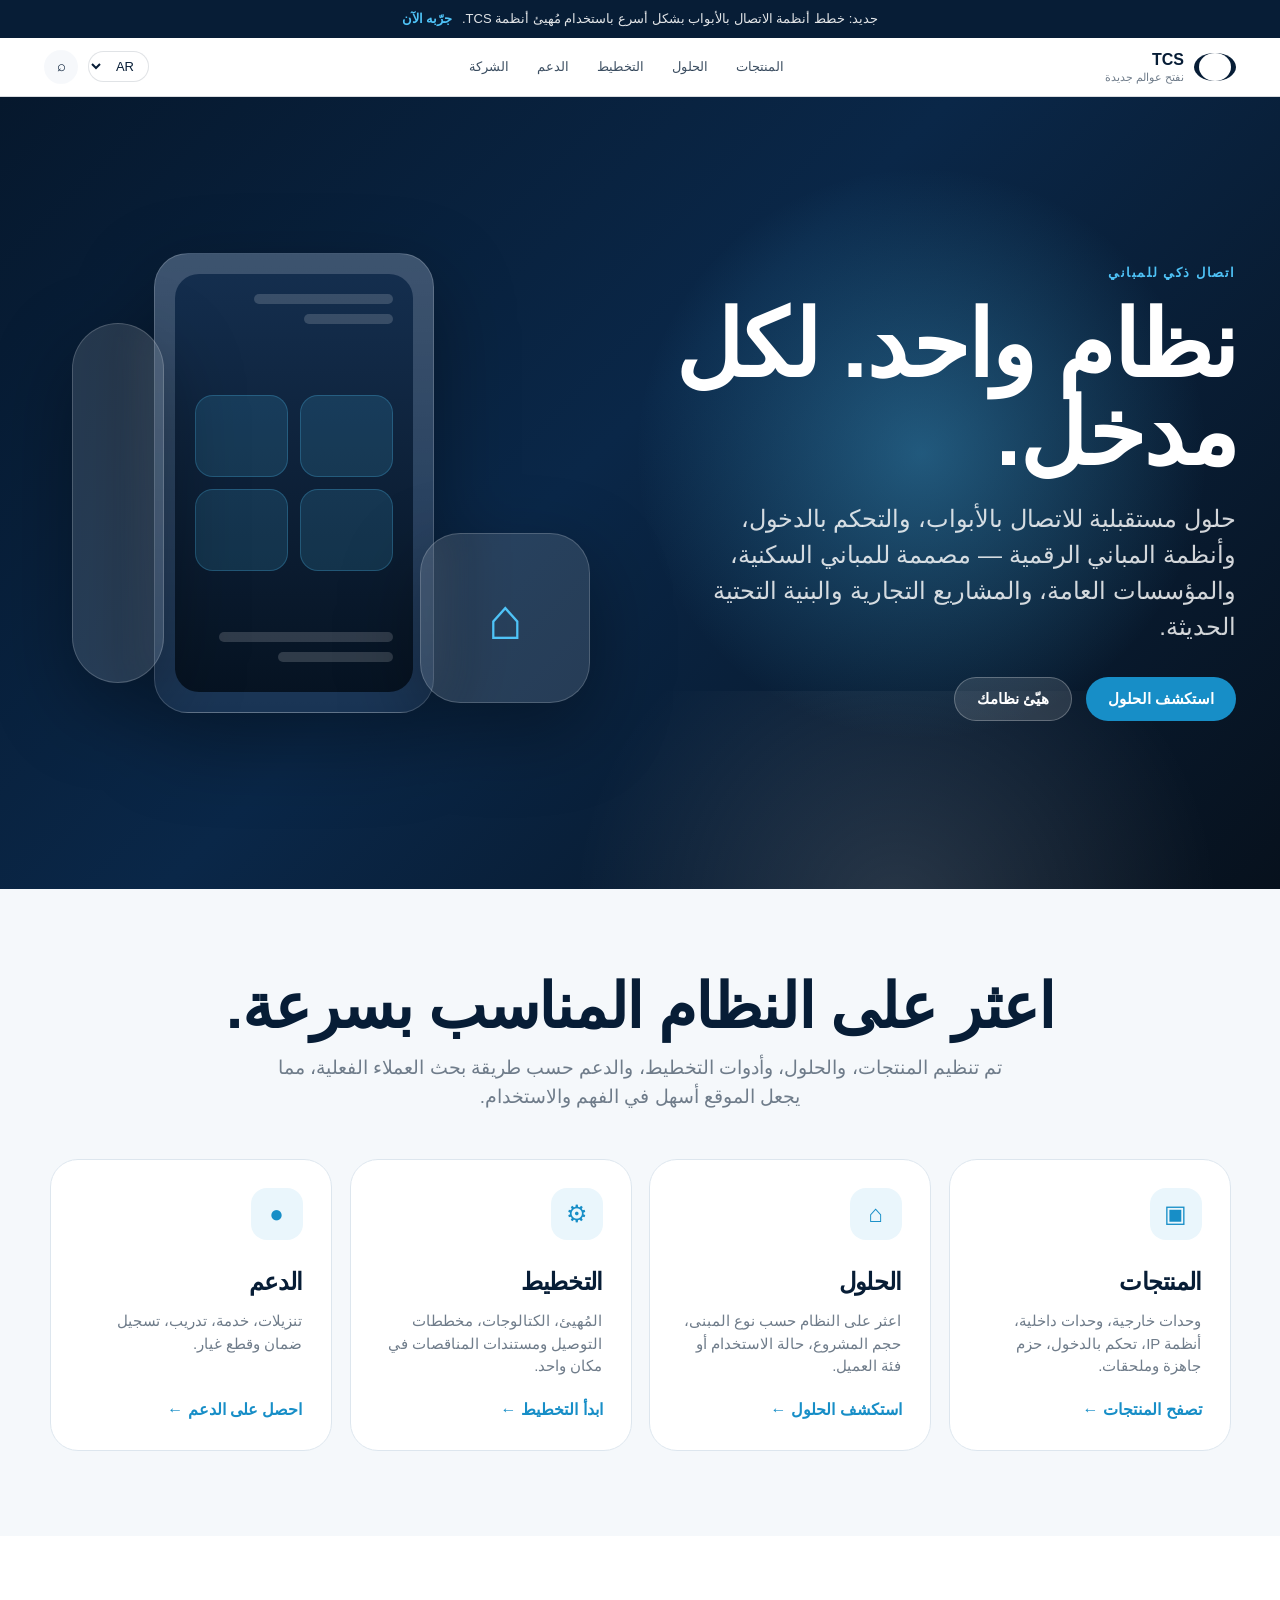
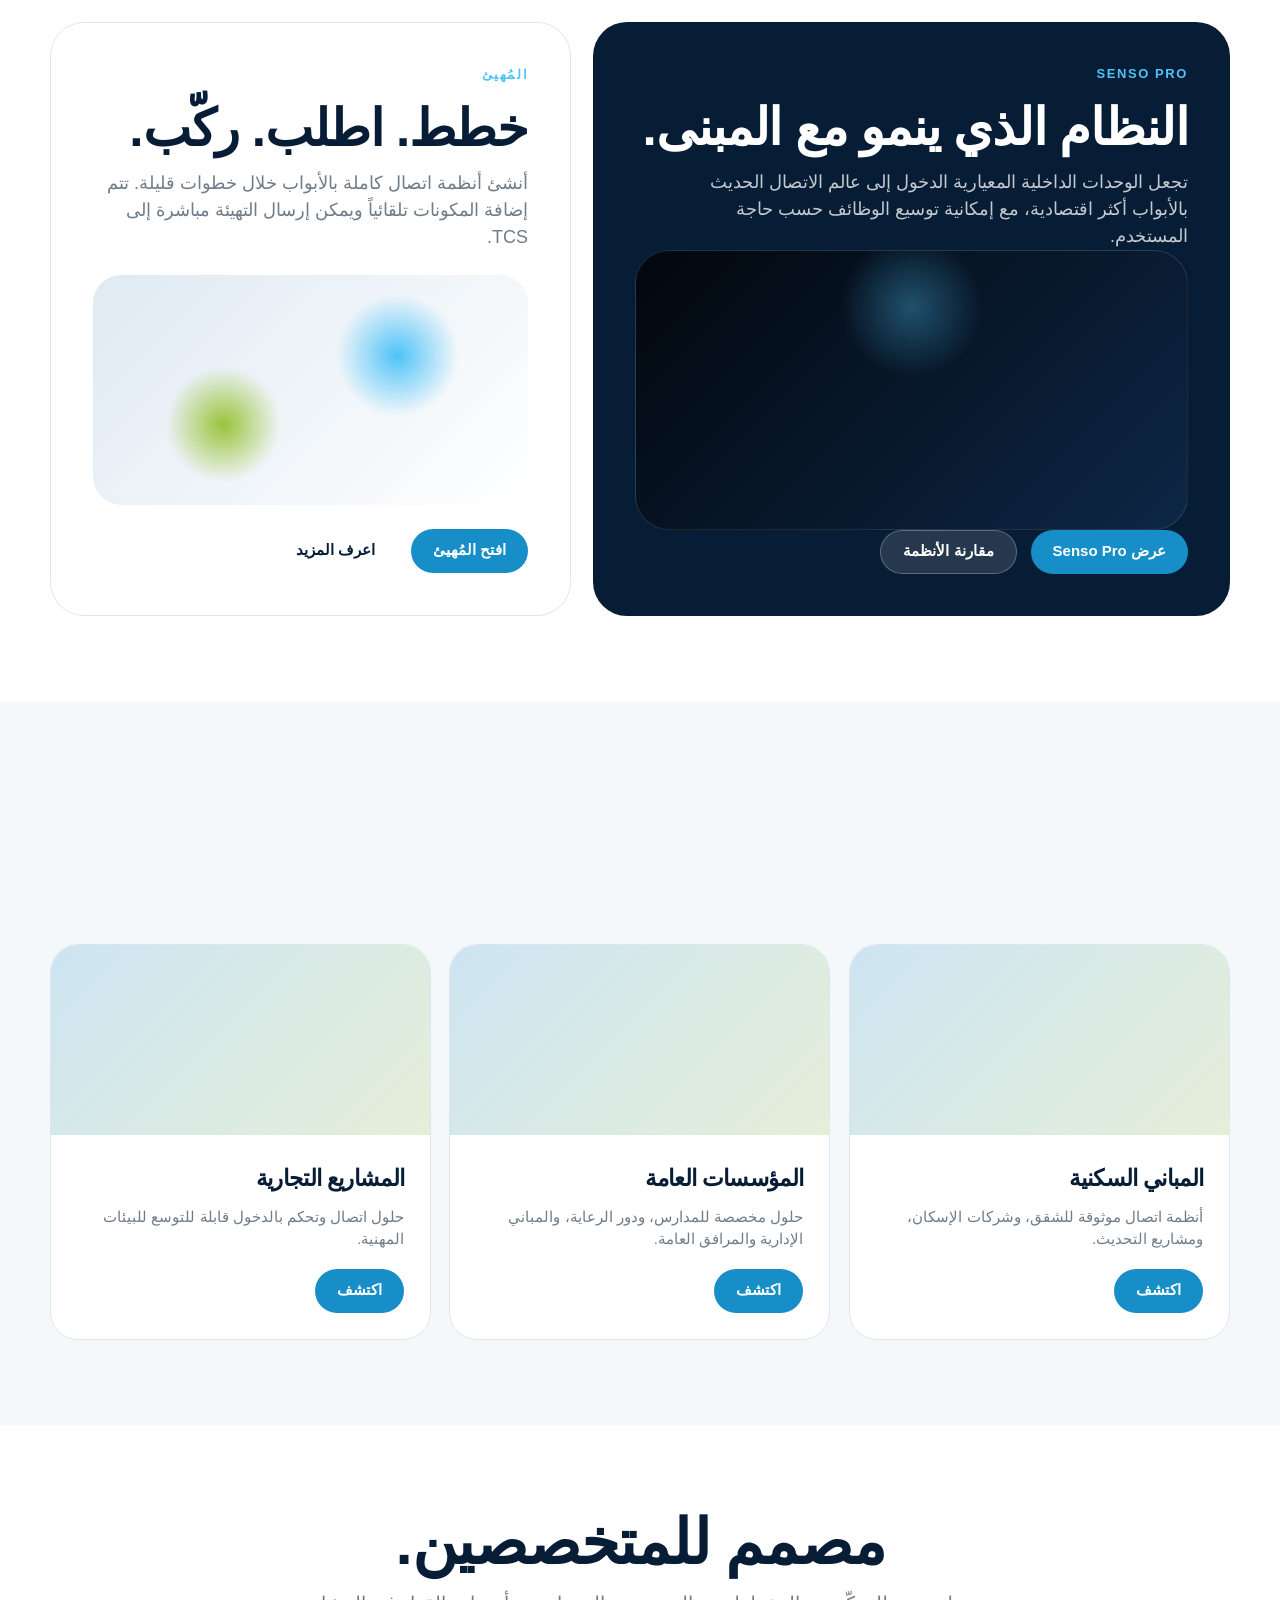
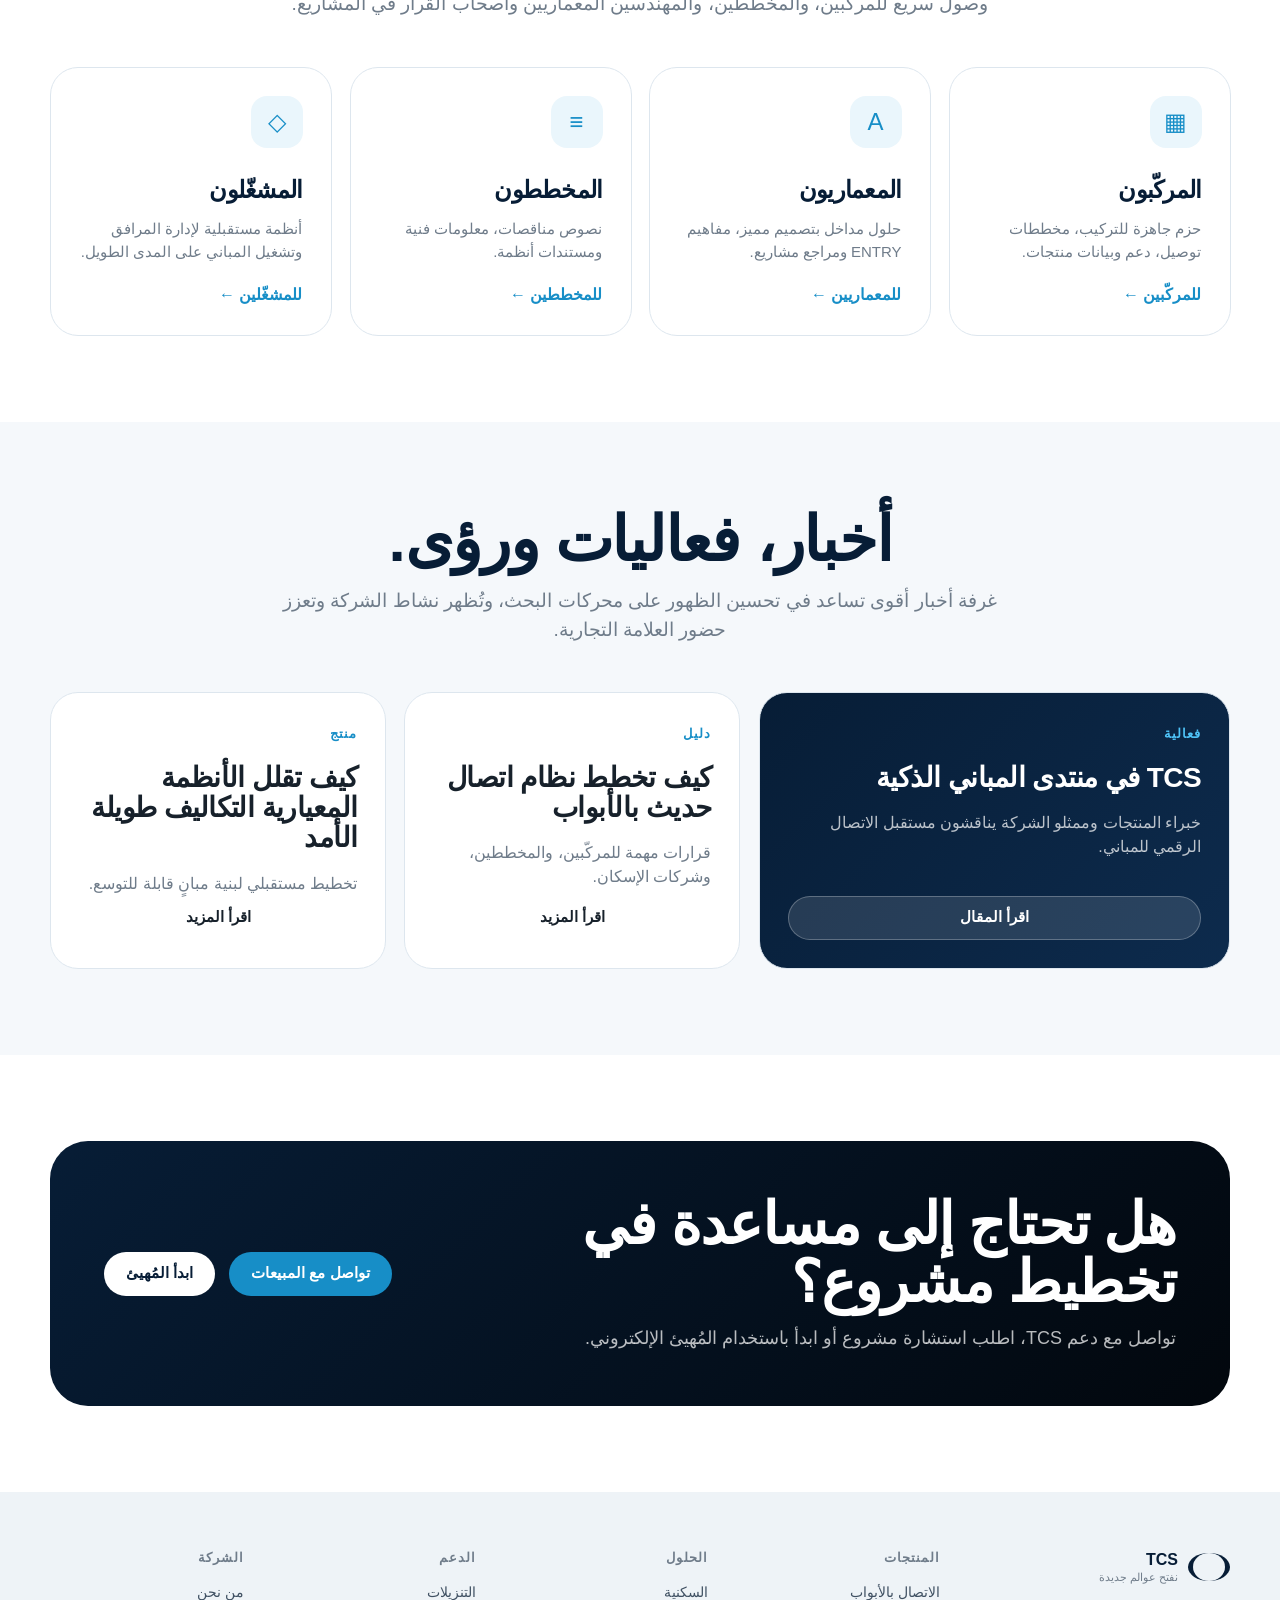
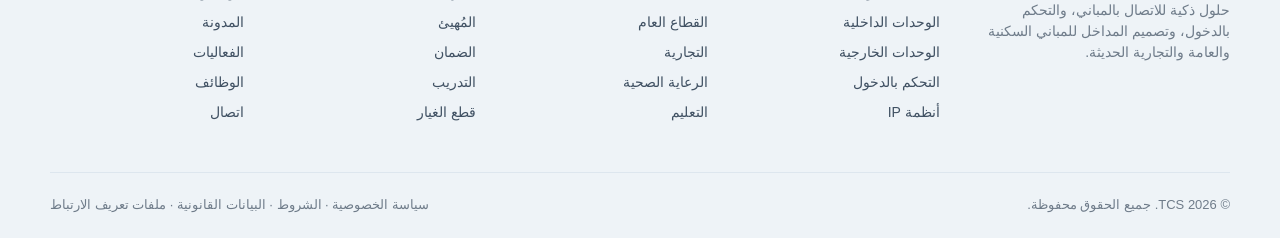
==== commit 944a66ac: "Update index-ar.html" ====
--- a/index-ar.html
+++ b/index-ar.html
@@ -226,7 +226,7 @@
 
       <div class="nav-actions">
         <select class="language-switcher" aria-label="اللغة" onchange="location = this.value;">
-          <option value="index-de.html">DE</option>
+          <option value="index.html">DE</option>
           <option value="index-en.html">EN</option>
           <option value="index-ar.html" selected>AR</option>
         </select>
